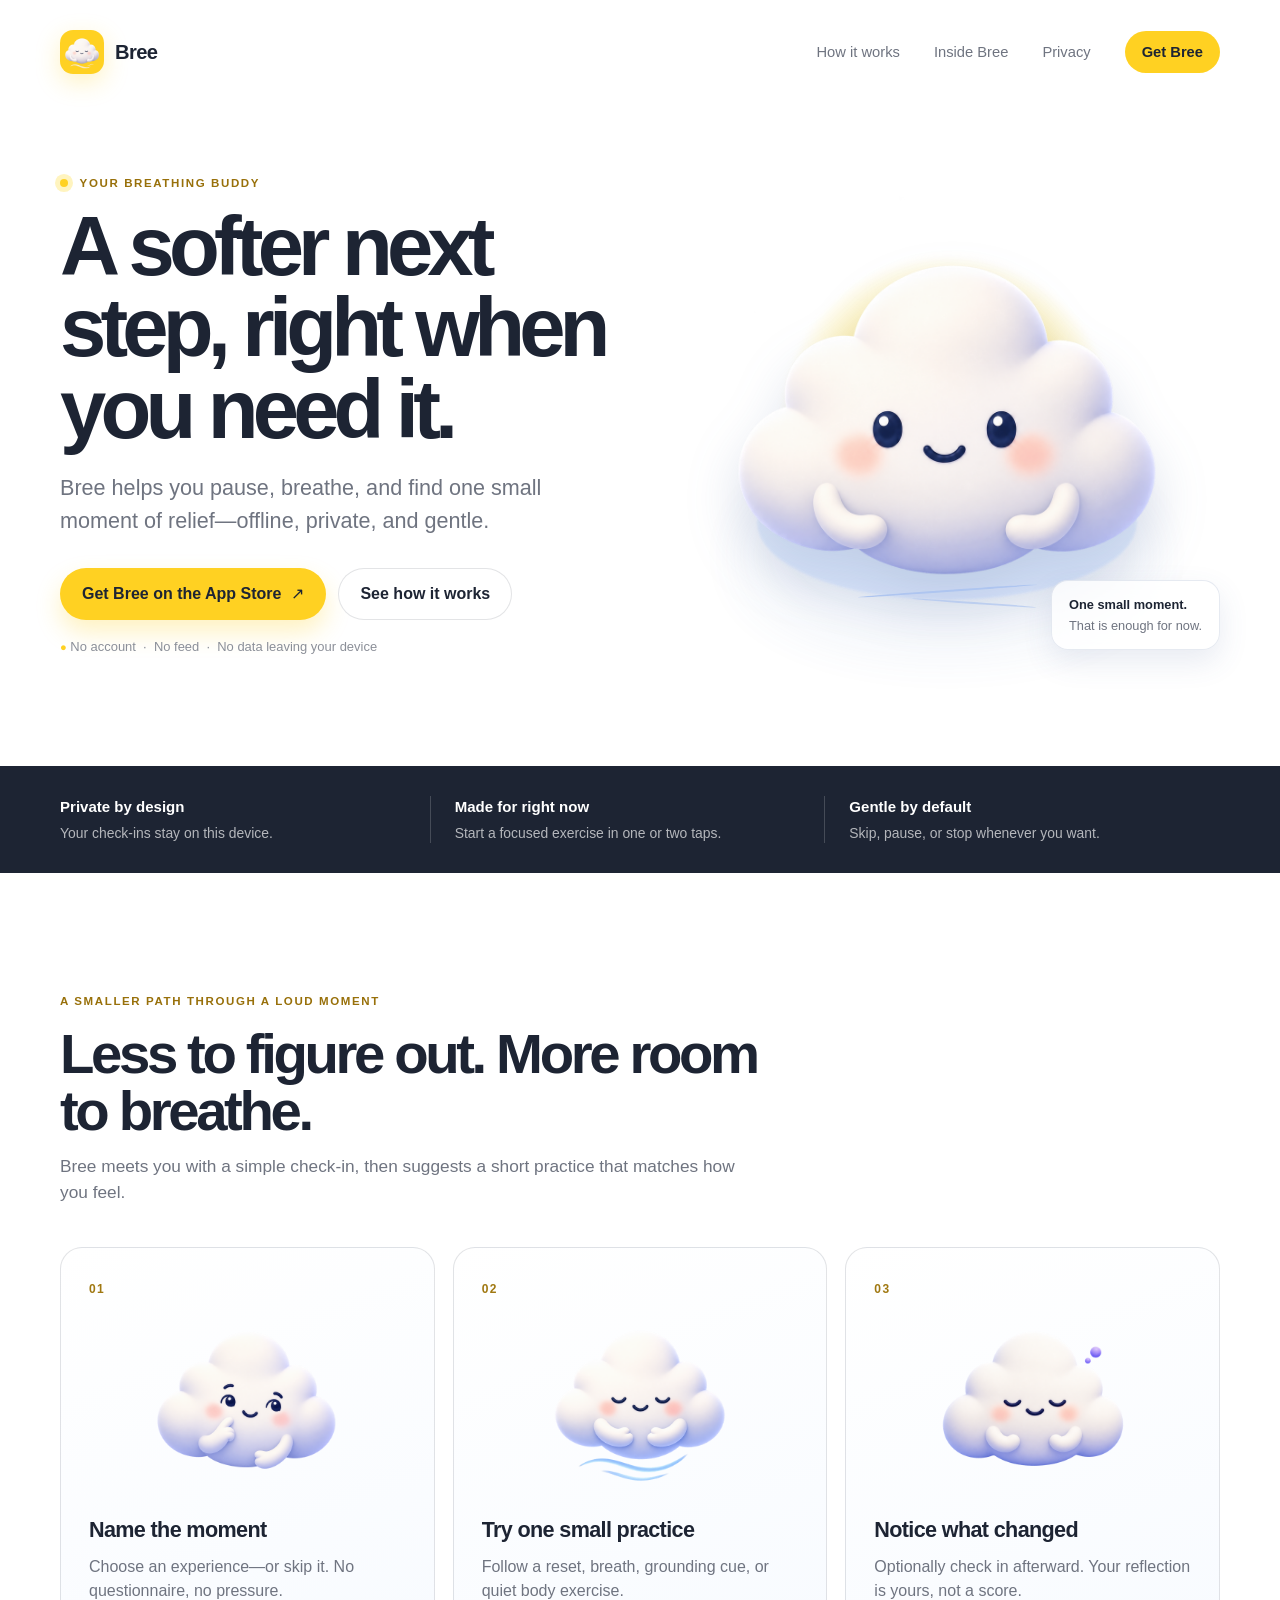
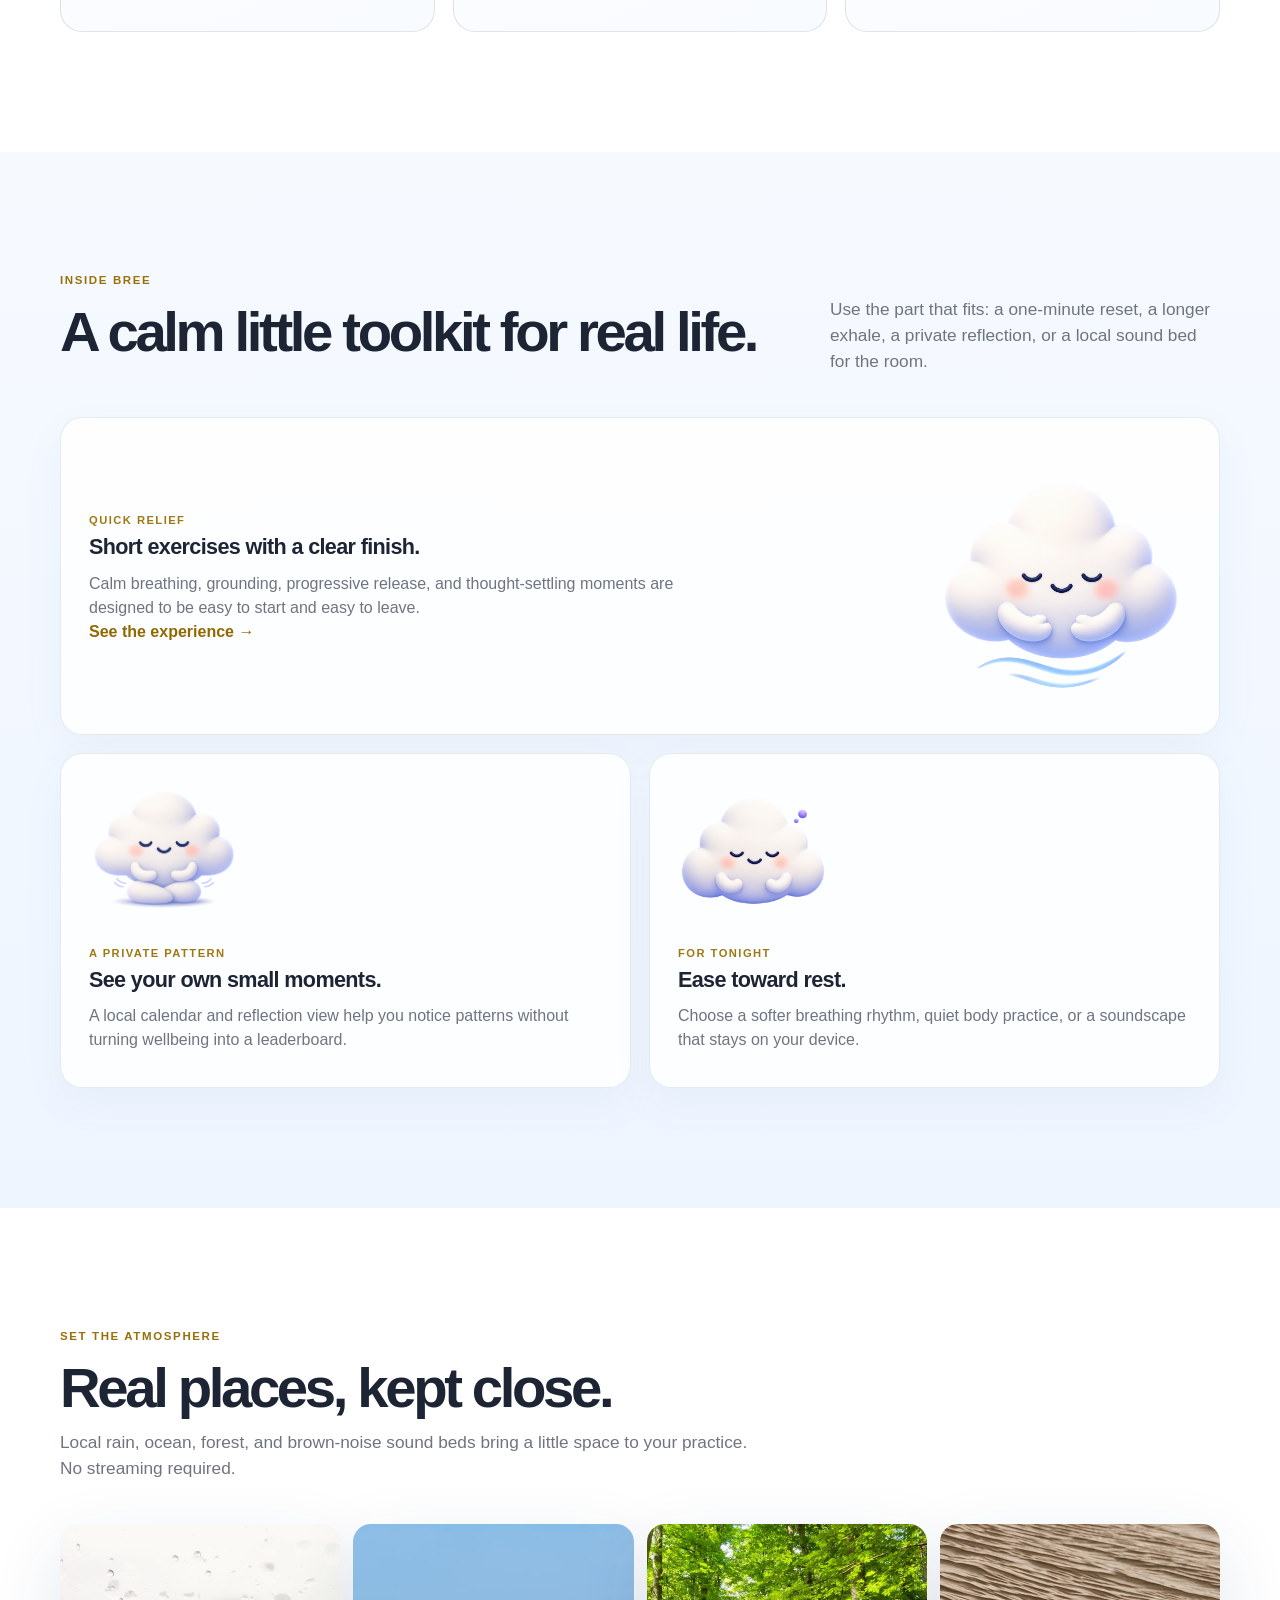
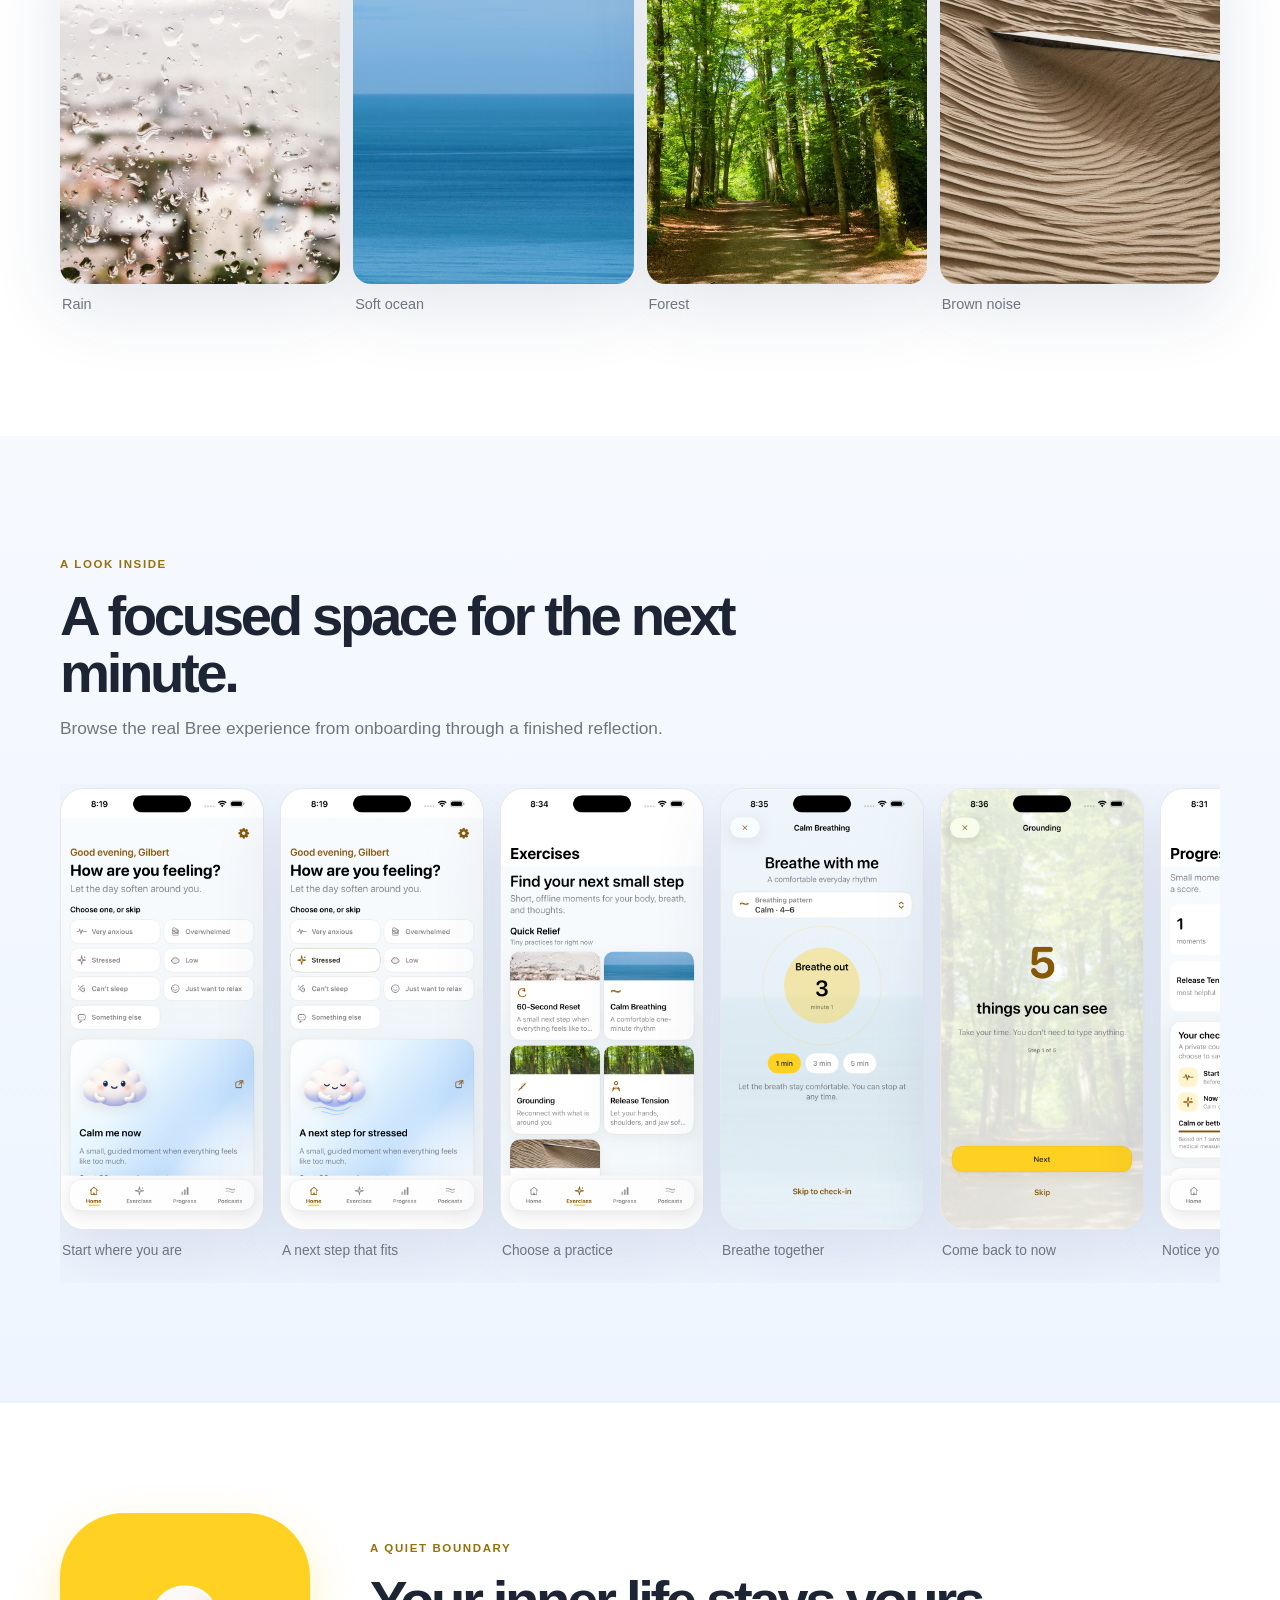
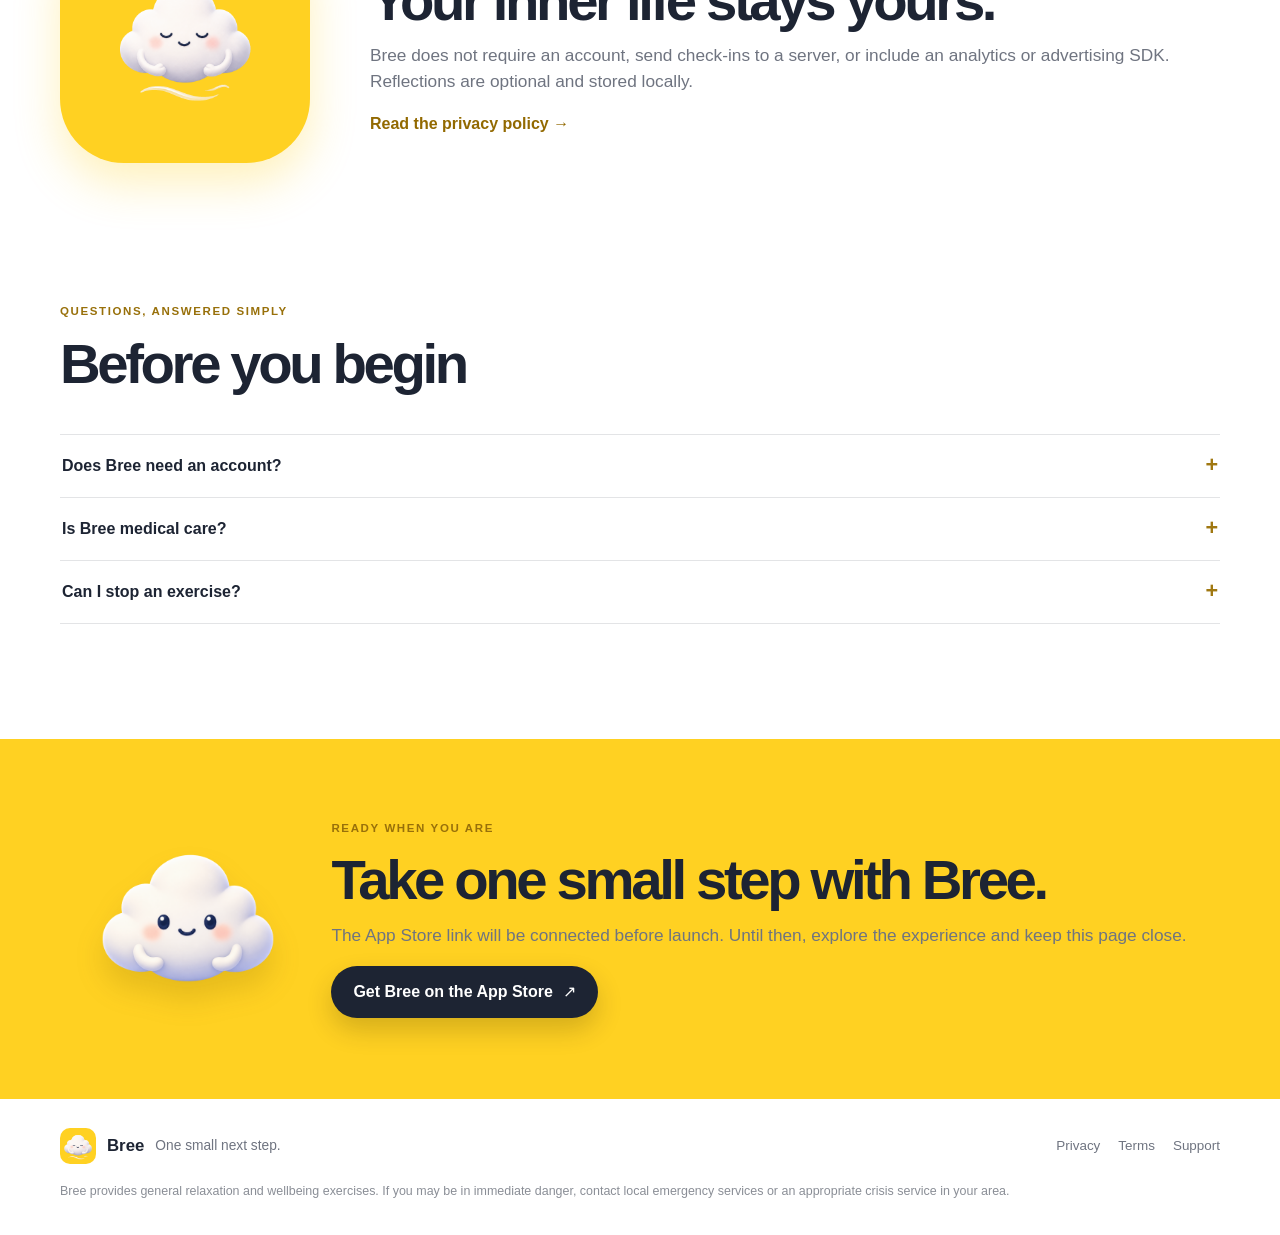
==== index.html @ edd1435b "Publish Bree support site" ====
<!doctype html>
<html lang="en">
  <head>
    <meta charset="utf-8" />
    <meta name="viewport" content="width=device-width, initial-scale=1" />
    <meta name="theme-color" content="#FFD122" />
    <meta name="description" content="Bree is a private, offline breathing companion for one small next step when things feel like too much." />
    <meta property="og:title" content="Bree — a softer next step" />
    <meta property="og:description" content="Pause, breathe, and find one small moment of relief. Offline, private, and gentle." />
    <meta property="og:type" content="website" />
    <meta property="og:image" content="assets/bree-icon.png" />
    <title>Bree — a softer next step</title>
    <link rel="icon" type="image/png" href="assets/bree-icon.png" />
    <link rel="stylesheet" href="styles.css" />
  </head>
  <body>
    <a class="skip-link" href="#main">Skip to content</a>
    <header class="site-header">
      <a class="brand" href="./" aria-label="Bree home">
        <img src="assets/bree-icon.png" alt="" width="44" height="44" />
        <span>Bree</span>
      </a>
      <nav class="site-nav" aria-label="Primary navigation">
        <a href="#how-it-works">How it works</a>
        <a href="#inside">Inside Bree</a>
        <a href="#privacy">Privacy</a>
        <a class="nav-cta" data-app-store-cta href="#download">Get Bree</a>
      </nav>
    </header>

    <main id="main">
      <section class="hero section-shell" aria-labelledby="hero-title">
        <div class="hero-copy">
          <p class="eyebrow"><span class="eyebrow-dot" aria-hidden="true"></span> Your breathing buddy</p>
          <h1 id="hero-title">A softer next step, right when you need it.</h1>
          <p class="hero-lede">Bree helps you pause, breathe, and find one small moment of relief—offline, private, and gentle.</p>
          <div class="hero-actions">
            <a class="button button-primary" data-app-store-cta href="#download">Get Bree on the App Store <span aria-hidden="true">↗</span></a>
            <a class="button button-secondary" href="#how-it-works">See how it works</a>
          </div>
          <p class="microcopy"><span aria-hidden="true">●</span> No account&nbsp; · &nbsp;No feed&nbsp; · &nbsp;No data leaving your device</p>
        </div>
        <div class="hero-art" aria-label="Bree, a soft cloud breathing buddy">
          <div class="sun-orb" aria-hidden="true"></div>
          <div class="hero-cloud cloud-back" aria-hidden="true"></div>
          <img class="hero-mascot" src="assets/bree-happy.png" alt="Bree smiling with calm, rounded arms" width="520" height="520" />
          <div class="breath-lines" aria-hidden="true"><i></i><i></i></div>
          <div class="hero-note"><strong>One small moment.</strong><span>That is enough for now.</span></div>
        </div>
      </section>

      <section class="promise-band" aria-label="Bree product promise">
        <div class="promise-grid section-shell">
          <div><strong>Private by design</strong><span>Your check-ins stay on this device.</span></div>
          <div><strong>Made for right now</strong><span>Start a focused exercise in one or two taps.</span></div>
          <div><strong>Gentle by default</strong><span>Skip, pause, or stop whenever you want.</span></div>
        </div>
      </section>

      <section id="how-it-works" class="section-shell section" aria-labelledby="how-title">
        <div class="section-heading">
          <p class="eyebrow">A smaller path through a loud moment</p>
          <h2 id="how-title">Less to figure out. More room to breathe.</h2>
          <p>Bree meets you with a simple check-in, then suggests a short practice that matches how you feel.</p>
        </div>
        <div class="steps-grid">
          <article class="step-card"><span class="step-number">01</span><img src="assets/bree-thinking.png" alt="Bree thinking" loading="lazy" width="200" height="200" /><h3>Name the moment</h3><p>Choose an experience—or skip it. No questionnaire, no pressure.</p></article>
          <article class="step-card"><span class="step-number">02</span><img src="assets/bree-breathing.png" alt="Bree breathing" loading="lazy" width="200" height="200" /><h3>Try one small practice</h3><p>Follow a reset, breath, grounding cue, or quiet body exercise.</p></article>
          <article class="step-card"><span class="step-number">03</span><img src="assets/bree-sleeping.png" alt="Bree resting" loading="lazy" width="200" height="200" /><h3>Notice what changed</h3><p>Optionally check in afterward. Your reflection is yours, not a score.</p></article>
        </div>
      </section>

      <section id="inside" class="section section-tint" aria-labelledby="inside-title">
        <div class="section-shell">
          <div class="section-heading split-heading">
            <div><p class="eyebrow">Inside Bree</p><h2 id="inside-title">A calm little toolkit for real life.</h2></div>
            <p>Use the part that fits: a one-minute reset, a longer exhale, a private reflection, or a local sound bed for the room.</p>
          </div>
          <div class="feature-grid">
            <article class="feature-card feature-wide"><div class="feature-copy"><span class="feature-kicker">Quick relief</span><h3>Short exercises with a clear finish.</h3><p>Calm breathing, grounding, progressive release, and thought-settling moments are designed to be easy to start and easy to leave.</p><a href="#screenshots" class="text-link">See the experience <span aria-hidden="true">→</span></a></div><img src="assets/bree-breathing.png" alt="Bree breathing calmly" loading="lazy" width="340" height="340" /></article>
            <article class="feature-card"><img src="assets/bree-meditation.png" alt="Bree in a quiet meditation pose" loading="lazy" width="190" height="190" /><span class="feature-kicker">A private pattern</span><h3>See your own small moments.</h3><p>A local calendar and reflection view help you notice patterns without turning wellbeing into a leaderboard.</p></article>
            <article class="feature-card"><img src="assets/bree-sleeping.png" alt="Bree sleeping peacefully" loading="lazy" width="190" height="190" /><span class="feature-kicker">For tonight</span><h3>Ease toward rest.</h3><p>Choose a softer breathing rhythm, quiet body practice, or a soundscape that stays on your device.</p></article>
          </div>
        </div>
      </section>

      <section class="section-shell soundscapes" aria-labelledby="sound-title">
        <div class="section-heading"><p class="eyebrow">Set the atmosphere</p><h2 id="sound-title">Real places, kept close.</h2><p>Local rain, ocean, forest, and brown-noise sound beds bring a little space to your practice. No streaming required.</p></div>
        <div class="sound-grid">
          <figure><img src="assets/soundscape-rain.jpg" alt="Rain on a softly lit window" loading="lazy" width="640" height="360" /><figcaption>Rain</figcaption></figure>
          <figure><img src="assets/soundscape-ocean.jpg" alt="A quiet blue ocean horizon" loading="lazy" width="640" height="360" /><figcaption>Soft ocean</figcaption></figure>
          <figure><img src="assets/soundscape-forest.jpg" alt="A sunlit path through a forest" loading="lazy" width="640" height="360" /><figcaption>Forest</figcaption></figure>
          <figure><img src="assets/soundscape-brown-noise.jpg" alt="Warm, flowing sand dunes" loading="lazy" width="640" height="360" /><figcaption>Brown noise</figcaption></figure>
        </div>
      </section>

      <section id="screenshots" class="section section-tint" aria-labelledby="screens-title">
        <div class="section-shell">
          <div class="section-heading"><p class="eyebrow">A look inside</p><h2 id="screens-title">A focused space for the next minute.</h2><p>Browse the real Bree experience from onboarding through a finished reflection.</p></div>
          <div class="screenshot-strip">
            <figure><img src="screenshots/01-home.png" alt="Bree Home screen with a feeling check-in" loading="lazy" width="1320" height="2868" /><figcaption>Start where you are</figcaption></figure>
            <figure><img src="screenshots/02-home-stressed.png" alt="Bree Home screen with stressed selected" loading="lazy" width="1320" height="2868" /><figcaption>A next step that fits</figcaption></figure>
            <figure><img src="screenshots/06-exercises.png" alt="Bree Exercises library" loading="lazy" width="1320" height="2868" /><figcaption>Choose a practice</figcaption></figure>
            <figure><img src="screenshots/09-calm-breathing.png" alt="Bree Calm Breathing exercise" loading="lazy" width="1320" height="2868" /><figcaption>Breathe together</figcaption></figure>
            <figure><img src="screenshots/10-grounding.png" alt="Bree Grounding exercise" loading="lazy" width="1320" height="2868" /><figcaption>Come back to now</figcaption></figure>
            <figure><img src="screenshots/08-progress.png" alt="Bree private progress reflection" loading="lazy" width="1320" height="2868" /><figcaption>Notice your pattern</figcaption></figure>
          </div>
        </div>
      </section>

      <section id="privacy" class="section-shell privacy-section" aria-labelledby="privacy-title">
        <div class="privacy-art"><img src="assets/bree-icon.png" alt="Bree app icon" width="180" height="180" /></div>
        <div><p class="eyebrow">A quiet boundary</p><h2 id="privacy-title">Your inner life stays yours.</h2><p>Bree does not require an account, send check-ins to a server, or include an analytics or advertising SDK. Reflections are optional and stored locally.</p><a class="text-link" href="privacy.html">Read the privacy policy <span aria-hidden="true">→</span></a></div>
      </section>

      <section class="section-shell faq-section" aria-labelledby="faq-title">
        <div class="section-heading"><p class="eyebrow">Questions, answered simply</p><h2 id="faq-title">Before you begin</h2></div>
        <div class="faq-list">
          <details><summary>Does Bree need an account?</summary><p>No. Bree is designed to work offline without an account or network connection.</p></details>
          <details><summary>Is Bree medical care?</summary><p>No. Bree offers general relaxation and wellbeing exercises. It does not diagnose or treat a condition and is not emergency or crisis care.</p></details>
          <details><summary>Can I stop an exercise?</summary><p>Any exercise can be skipped or stopped. Choose what feels comfortable and contact local emergency services if you may be in immediate danger.</p></details>
        </div>
      </section>

      <section id="download" class="download-section">
        <div class="section-shell download-inner">
          <img src="assets/bree-happy.png" alt="Bree smiling" width="190" height="190" loading="lazy" />
          <div><p class="eyebrow">Ready when you are</p><h2>Take one small step with Bree.</h2><p>The App Store link will be connected before launch. Until then, explore the experience and keep this page close.</p><a class="button button-primary" data-app-store-cta href="#download">Get Bree on the App Store <span aria-hidden="true">↗</span></a></div>
        </div>
      </section>
    </main>

    <footer class="site-footer section-shell">
      <div class="footer-brand"><img src="assets/bree-icon.png" alt="" width="36" height="36" /><strong>Bree</strong><span>One small next step.</span></div>
      <div class="footer-links"><a href="privacy.html">Privacy</a><a href="terms.html">Terms</a><span data-support-contact><a href="https://github.com/gtuazon18/bree-ios/issues">Support</a></span></div>
      <p class="footer-note">Bree provides general relaxation and wellbeing exercises. If you may be in immediate danger, contact local emergency services or an appropriate crisis service in your area.</p>
    </footer>
    <script>window.BREE_APP_STORE_URL = "https://apps.apple.com/app/id6806787179"; window.BREE_SUPPORT_EMAIL = "";</script>
    <script src="site.js" defer></script>
  </body>
</html>
---- styles.css ----
:root {
  --yellow: #ffd122;
  --yellow-soft: #fff4bf;
  --ink: #1d2433;
  --muted: #6f7480;
  --line: rgba(29, 36, 51, .12);
  --sky: #eff6ff;
  --blue: #8faaf2;
  --shadow: 0 24px 70px rgba(31, 57, 106, .12);
  --radius-lg: 32px;
  --radius-md: 22px;
  font-family: -apple-system, BlinkMacSystemFont, "SF Pro Display", "Segoe UI", sans-serif;
  color: var(--ink);
  background: #fff;
  line-height: 1.5;
  font-synthesis: none;
}

* { box-sizing: border-box; }
html { scroll-behavior: smooth; }
body { margin: 0; background: #fff; }
img { max-width: 100%; display: block; }
a { color: inherit; }
.skip-link { position: absolute; left: 1rem; top: -4rem; background: var(--ink); color: #fff; padding: .65rem 1rem; border-radius: 999px; z-index: 10; }
.skip-link:focus { top: 1rem; }
.section-shell { width: min(1160px, calc(100% - 48px)); margin-inline: auto; }
.site-header { width: min(1160px, calc(100% - 48px)); margin: 18px auto 0; min-height: 68px; display: flex; align-items: center; justify-content: space-between; gap: 28px; }
.brand, .footer-brand { display: inline-flex; align-items: center; gap: 11px; text-decoration: none; }
.brand img { border-radius: 13px; box-shadow: 0 8px 24px rgba(255, 209, 34, .27); }
.brand span { font-size: 1.26rem; font-weight: 800; letter-spacing: -.03em; }
.site-nav { display: flex; align-items: center; gap: clamp(16px, 3vw, 34px); font-size: .92rem; color: var(--muted); }
.site-nav a { text-decoration: none; }
.site-nav a:hover, .site-nav a:focus-visible { color: var(--ink); }
.site-nav .nav-cta { color: var(--ink); font-weight: 700; background: var(--yellow); padding: 10px 17px; border-radius: 999px; }
.hero { min-height: 670px; display: grid; grid-template-columns: 1.02fr .98fr; align-items: center; gap: 46px; padding: 66px 0 74px; }
.eyebrow { margin: 0 0 14px; text-transform: uppercase; letter-spacing: .14em; font-size: .72rem; font-weight: 800; color: #98700a; }
.eyebrow-dot { width: 8px; height: 8px; margin-right: 7px; display: inline-block; border-radius: 50%; background: var(--yellow); box-shadow: 0 0 0 5px var(--yellow-soft); }
h1, h2, h3, p { margin-top: 0; }
h1 { max-width: 650px; margin-bottom: 22px; font-size: clamp(3rem, 6.5vw, 5.5rem); line-height: .98; letter-spacing: -.07em; }
.hero-lede { max-width: 540px; color: var(--muted); font-size: clamp(1.12rem, 2vw, 1.35rem); line-height: 1.52; }
.hero-actions { display: flex; flex-wrap: wrap; align-items: center; gap: 12px; margin: 30px 0 17px; }
.button { min-height: 52px; display: inline-flex; align-items: center; justify-content: center; gap: 10px; padding: 0 21px; border-radius: 999px; border: 1px solid transparent; font-weight: 750; text-decoration: none; transition: transform .2s ease, box-shadow .2s ease, background .2s ease; }
.button:hover, .button:focus-visible { transform: translateY(-2px); }
.button-primary { color: var(--ink); background: var(--yellow); box-shadow: 0 12px 25px rgba(255, 209, 34, .28); }
.button-primary:hover, .button-primary:focus-visible { box-shadow: 0 16px 30px rgba(255, 209, 34, .4); }
.button-secondary { color: var(--ink); background: #fff; border-color: var(--line); }
.microcopy { color: #8b8f98; font-size: .81rem; }
.microcopy span { color: var(--yellow); font-size: .7rem; }
.hero-art { position: relative; min-height: 540px; display: grid; place-items: center; isolation: isolate; }
.sun-orb { position: absolute; width: 330px; height: 330px; border-radius: 50%; background: radial-gradient(circle, rgba(255,255,255,.9) 0 34%, rgba(255, 232, 126, .55) 55%, rgba(255, 209, 34, 0) 72%); filter: blur(3px); z-index: -3; }
.hero-cloud { position: absolute; border-radius: 50%; filter: blur(1px); z-index: -2; }
.cloud-back { width: 380px; height: 155px; bottom: 92px; background: linear-gradient(180deg, #edf5ff, #d4e2fb); opacity: .9; box-shadow: 0 32px 70px rgba(108, 137, 194, .18); }
.hero-mascot { width: min(520px, 85%); height: auto; filter: drop-shadow(0 28px 26px rgba(76, 99, 156, .2)); animation: float 6s ease-in-out infinite; }
.breath-lines { position: absolute; bottom: 88px; left: 50%; transform: translateX(-50%); width: 180px; display: grid; gap: 10px; }
.breath-lines i { height: 2px; display: block; border-radius: 100%; background: #aec5f0; transform: rotate(-4deg); }
.breath-lines i:last-child { width: 70%; justify-self: end; transform: rotate(4deg); opacity: .7; }
.hero-note { position: absolute; right: 0; bottom: 42px; display: grid; gap: 2px; padding: 14px 17px; border: 1px solid rgba(53, 82, 139, .12); border-radius: 17px; background: rgba(255,255,255,.78); backdrop-filter: blur(12px); box-shadow: 0 12px 30px rgba(67, 94, 146, .12); font-size: .8rem; }
.hero-note span { color: var(--muted); }
@keyframes float { 0%, 100% { transform: translateY(5px); } 50% { transform: translateY(-9px); } }
.promise-band { background: var(--ink); color: #fff; }
.promise-grid { display: grid; grid-template-columns: repeat(3, 1fr); padding: 30px 0; gap: 24px; }
.promise-grid div { display: grid; gap: 4px; padding-right: 22px; border-right: 1px solid rgba(255,255,255,.18); }
.promise-grid div:last-child { border: 0; }
.promise-grid strong { font-size: .94rem; }
.promise-grid span { color: rgba(255,255,255,.67); font-size: .87rem; }
.section { padding: 120px 0; }
.section-heading { max-width: 700px; margin-bottom: 42px; }
.section-heading h2, .privacy-section h2, .download-inner h2 { margin-bottom: 14px; font-size: clamp(2.35rem, 4.4vw, 4rem); line-height: 1.02; letter-spacing: -.06em; }
.section-heading p:not(.eyebrow), .privacy-section p:not(.eyebrow), .download-inner p:not(.eyebrow) { color: var(--muted); font-size: 1.08rem; }
.steps-grid { display: grid; grid-template-columns: repeat(3, 1fr); gap: 18px; }
.step-card { position: relative; min-height: 375px; padding: 28px; border: 1px solid var(--line); border-radius: var(--radius-md); background: linear-gradient(160deg, #fff, #f8fbff); overflow: hidden; }
.step-card img { width: 190px; height: 190px; object-fit: contain; margin: 4px auto 20px; }
.step-number { display: inline-flex; color: #a07811; font-size: .75rem; font-weight: 800; letter-spacing: .12em; }
.step-card h3, .feature-card h3 { margin-bottom: 8px; font-size: 1.35rem; letter-spacing: -.03em; }
.step-card p, .feature-card p { color: var(--muted); margin-bottom: 0; }
.section-tint { background: linear-gradient(180deg, #f6faff, #eef5ff); }
.split-heading { display: flex; align-items: end; justify-content: space-between; gap: 44px; max-width: none; }
.split-heading > p { max-width: 390px; margin-bottom: 0; }
.feature-grid { display: grid; grid-template-columns: repeat(2, 1fr); gap: 18px; }
.feature-card { min-height: 335px; padding: 28px; border: 1px solid rgba(43, 78, 132, .11); border-radius: var(--radius-md); background: rgba(255,255,255,.84); box-shadow: 0 15px 40px rgba(83, 112, 165, .06); }
.feature-wide { grid-column: span 2; min-height: 285px; display: flex; align-items: center; justify-content: space-between; gap: 24px; }
.feature-wide img { width: 260px; height: 260px; object-fit: contain; }
.feature-copy { max-width: 590px; }
.feature-kicker { color: #a07811; text-transform: uppercase; letter-spacing: .13em; font-size: .7rem; font-weight: 800; }
.feature-card img:not(.feature-wide img) { width: 150px; height: 150px; object-fit: contain; margin: -6px 0 14px; }
.text-link { color: #926900; font-weight: 750; text-decoration: none; }
.text-link:hover, .text-link:focus-visible { text-decoration: underline; }
.soundscapes { padding: 120px 0; }
.sound-grid { display: grid; grid-template-columns: repeat(4, 1fr); gap: 13px; }
.sound-grid figure { margin: 0; }
.sound-grid img { width: 100%; aspect-ratio: 1.2; object-fit: cover; border-radius: 18px; box-shadow: var(--shadow); }
.sound-grid figcaption { margin: 10px 2px 0; color: var(--muted); font-size: .9rem; }
.screenshot-strip { display: flex; gap: 16px; overflow-x: auto; padding: 4px 3px 22px; scroll-snap-type: x mandatory; scrollbar-color: var(--yellow) transparent; }
.screenshot-strip figure { flex: 0 0 204px; margin: 0; scroll-snap-align: start; }
.screenshot-strip img { width: 204px; height: 442px; object-fit: cover; object-position: top; border-radius: 24px; border: 1px solid rgba(29,36,51,.1); box-shadow: var(--shadow); background: #fff; }
.screenshot-strip figcaption { margin: 11px 2px 0; color: var(--muted); font-size: .86rem; }
.privacy-section { display: grid; grid-template-columns: 250px 1fr; align-items: center; gap: 60px; padding: 110px 0; }
.privacy-art { display: grid; place-items: center; width: 250px; height: 250px; border-radius: 64px; background: var(--yellow); box-shadow: 0 20px 45px rgba(255,209,34,.3); }
.privacy-art img { width: 170px; height: 170px; border-radius: 41px; }
.faq-section { padding: 30px 0 115px; }
.faq-list { border-top: 1px solid var(--line); }
details { border-bottom: 1px solid var(--line); padding: 19px 2px; }
summary { cursor: pointer; list-style: none; font-weight: 750; }
summary::-webkit-details-marker { display: none; }
summary::after { content: "+"; float: right; color: #a07811; font-size: 1.35rem; line-height: 1; }
details[open] summary::after { content: "−"; }
details p { max-width: 700px; margin: 13px 0 0; color: var(--muted); }
.download-section { background: var(--yellow); }
.download-inner { display: flex; align-items: center; justify-content: center; gap: 48px; min-height: 360px; padding: 52px 0; }
.download-inner > img { width: 190px; height: 190px; object-fit: contain; filter: drop-shadow(0 18px 14px rgba(100,75,0,.16)); }
.download-inner .button { background: var(--ink); color: #fff; box-shadow: 0 12px 26px rgba(43,37,5,.2); }
.site-footer { display: grid; grid-template-columns: 1fr auto; gap: 18px 32px; align-items: center; padding: 29px 0 34px; }
.footer-brand { flex-wrap: wrap; }
.footer-brand img { border-radius: 10px; }
.footer-brand strong { font-size: 1.05rem; }
.footer-brand span { color: var(--muted); font-size: .86rem; }
.footer-links { display: flex; align-items: center; flex-wrap: wrap; justify-content: flex-end; gap: 18px; color: var(--muted); font-size: .84rem; }
.footer-links a { text-decoration: none; }
.footer-links a:hover, .footer-links a:focus-visible { color: var(--ink); }
.footer-note { grid-column: 1 / -1; margin: 0; color: #8a8e96; font-size: .78rem; }
.legal-page { min-height: 100vh; }
.legal-content { max-width: 780px; padding: 90px 0 120px; }
.legal-content h1 { font-size: clamp(3rem, 7vw, 5.2rem); }
.legal-content h2 { margin: 42px 0 10px; font-size: 1.55rem; letter-spacing: -.04em; }
.legal-content p { color: var(--muted); font-size: 1.04rem; }
.legal-content .legal-updated { font-size: .86rem; color: #9699a2; }
@media (max-width: 820px) {
  .section-shell, .site-header { width: min(100% - 34px, 620px); }
  .site-header { align-items: flex-start; }
  .site-nav { gap: 13px; font-size: .78rem; flex-wrap: wrap; justify-content: flex-end; }
  .site-nav a:not(.nav-cta) { display: none; }
  .hero { grid-template-columns: 1fr; gap: 12px; padding: 54px 0 70px; }
  .hero-art { min-height: 420px; }
  .hero-mascot { width: min(410px, 88%); }
  .hero-note { right: 2%; bottom: 22px; }
  .promise-grid { grid-template-columns: 1fr; gap: 15px; padding: 24px 0; }
  .promise-grid div { border-right: 0; border-bottom: 1px solid rgba(255,255,255,.18); padding: 0 0 15px; }
  .promise-grid div:last-child { padding-bottom: 0; }
  .section, .soundscapes { padding: 84px 0; }
  .steps-grid, .feature-grid { grid-template-columns: 1fr; }
  .feature-wide { grid-column: auto; }
  .split-heading { display: block; }
  .split-heading > p { margin-top: 20px; }
  .sound-grid { grid-template-columns: repeat(2, 1fr); }
  .privacy-section { grid-template-columns: 1fr; gap: 28px; padding: 84px 0; }
  .privacy-art { width: 180px; height: 180px; border-radius: 46px; }
  .privacy-art img { width: 123px; height: 123px; border-radius: 29px; }
  .download-inner { display: grid; grid-template-columns: 115px 1fr; gap: 22px; }
  .download-inner > img { width: 115px; height: 115px; }
  .site-footer { grid-template-columns: 1fr; }
  .footer-links { justify-content: flex-start; }
}
@media (prefers-reduced-motion: reduce) {
  html { scroll-behavior: auto; }
  *, *::before, *::after { animation-duration: .01ms !important; transition-duration: .01ms !important; }
}
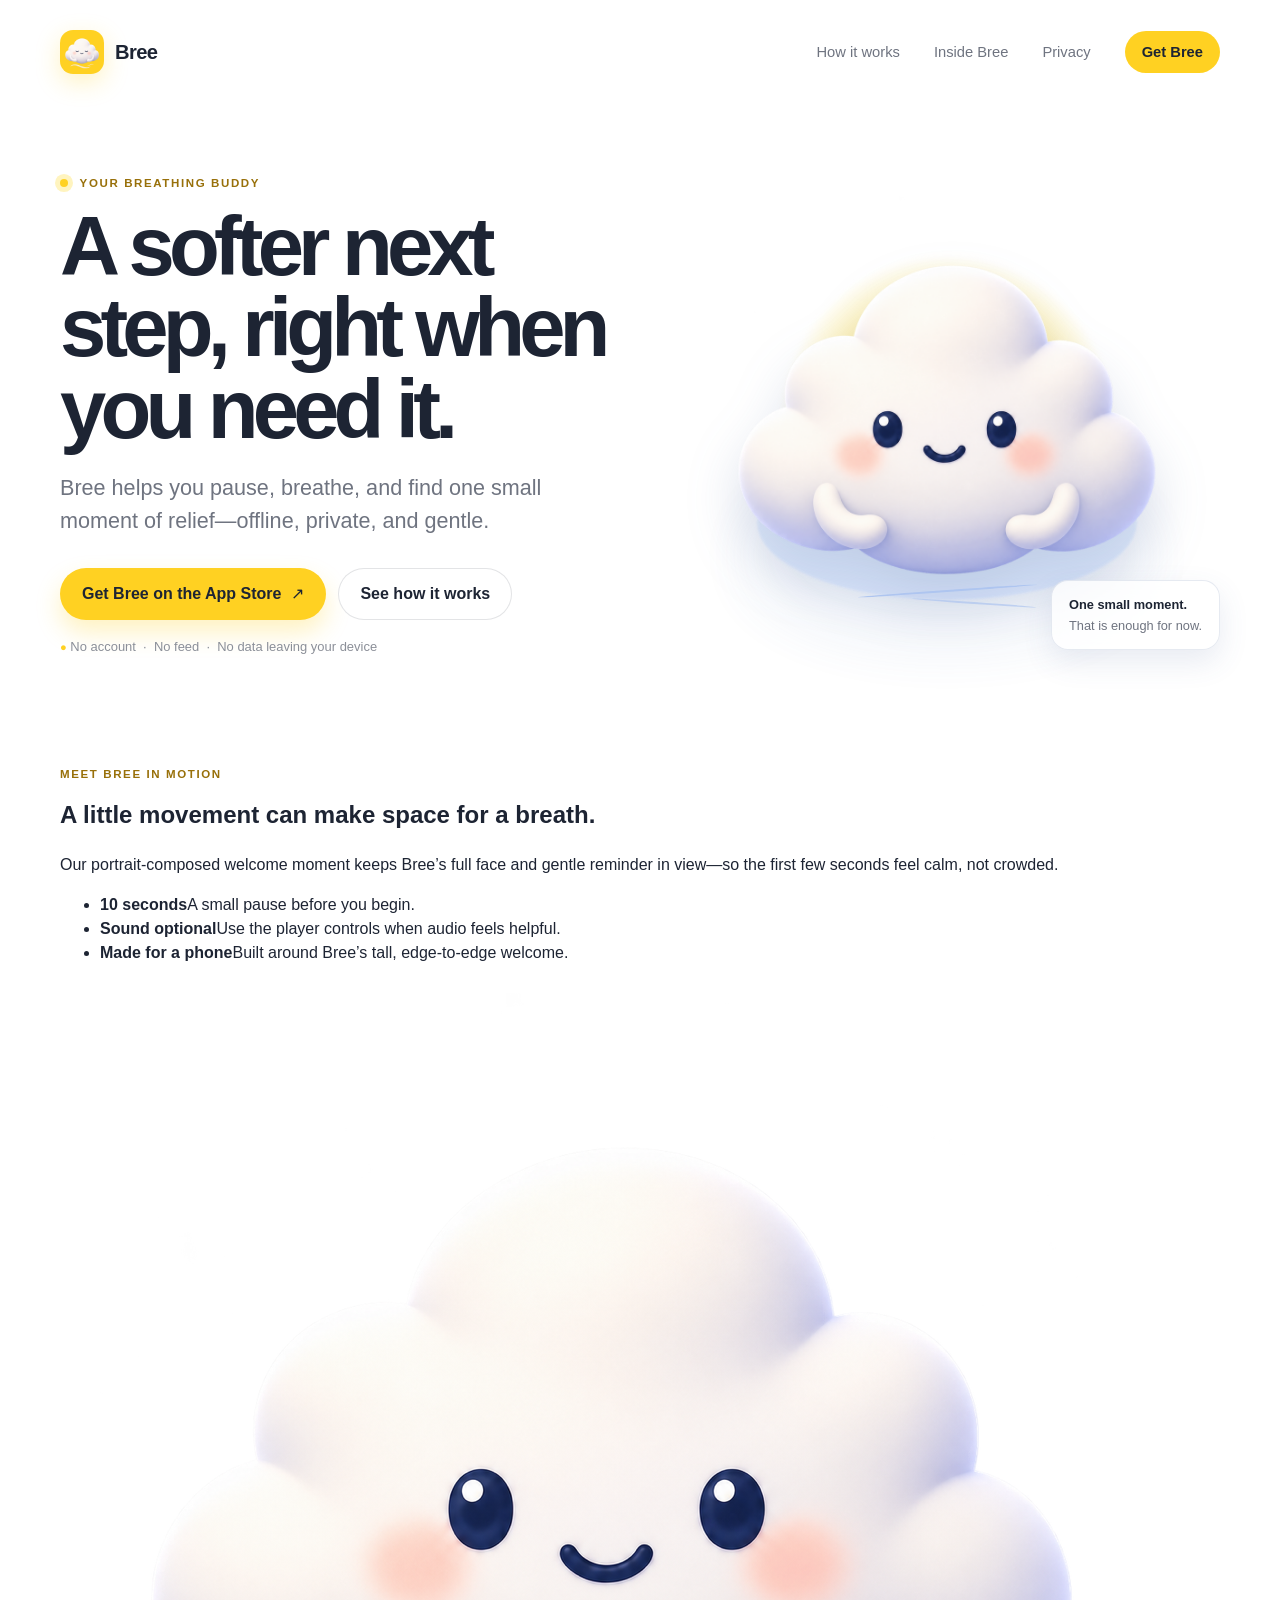
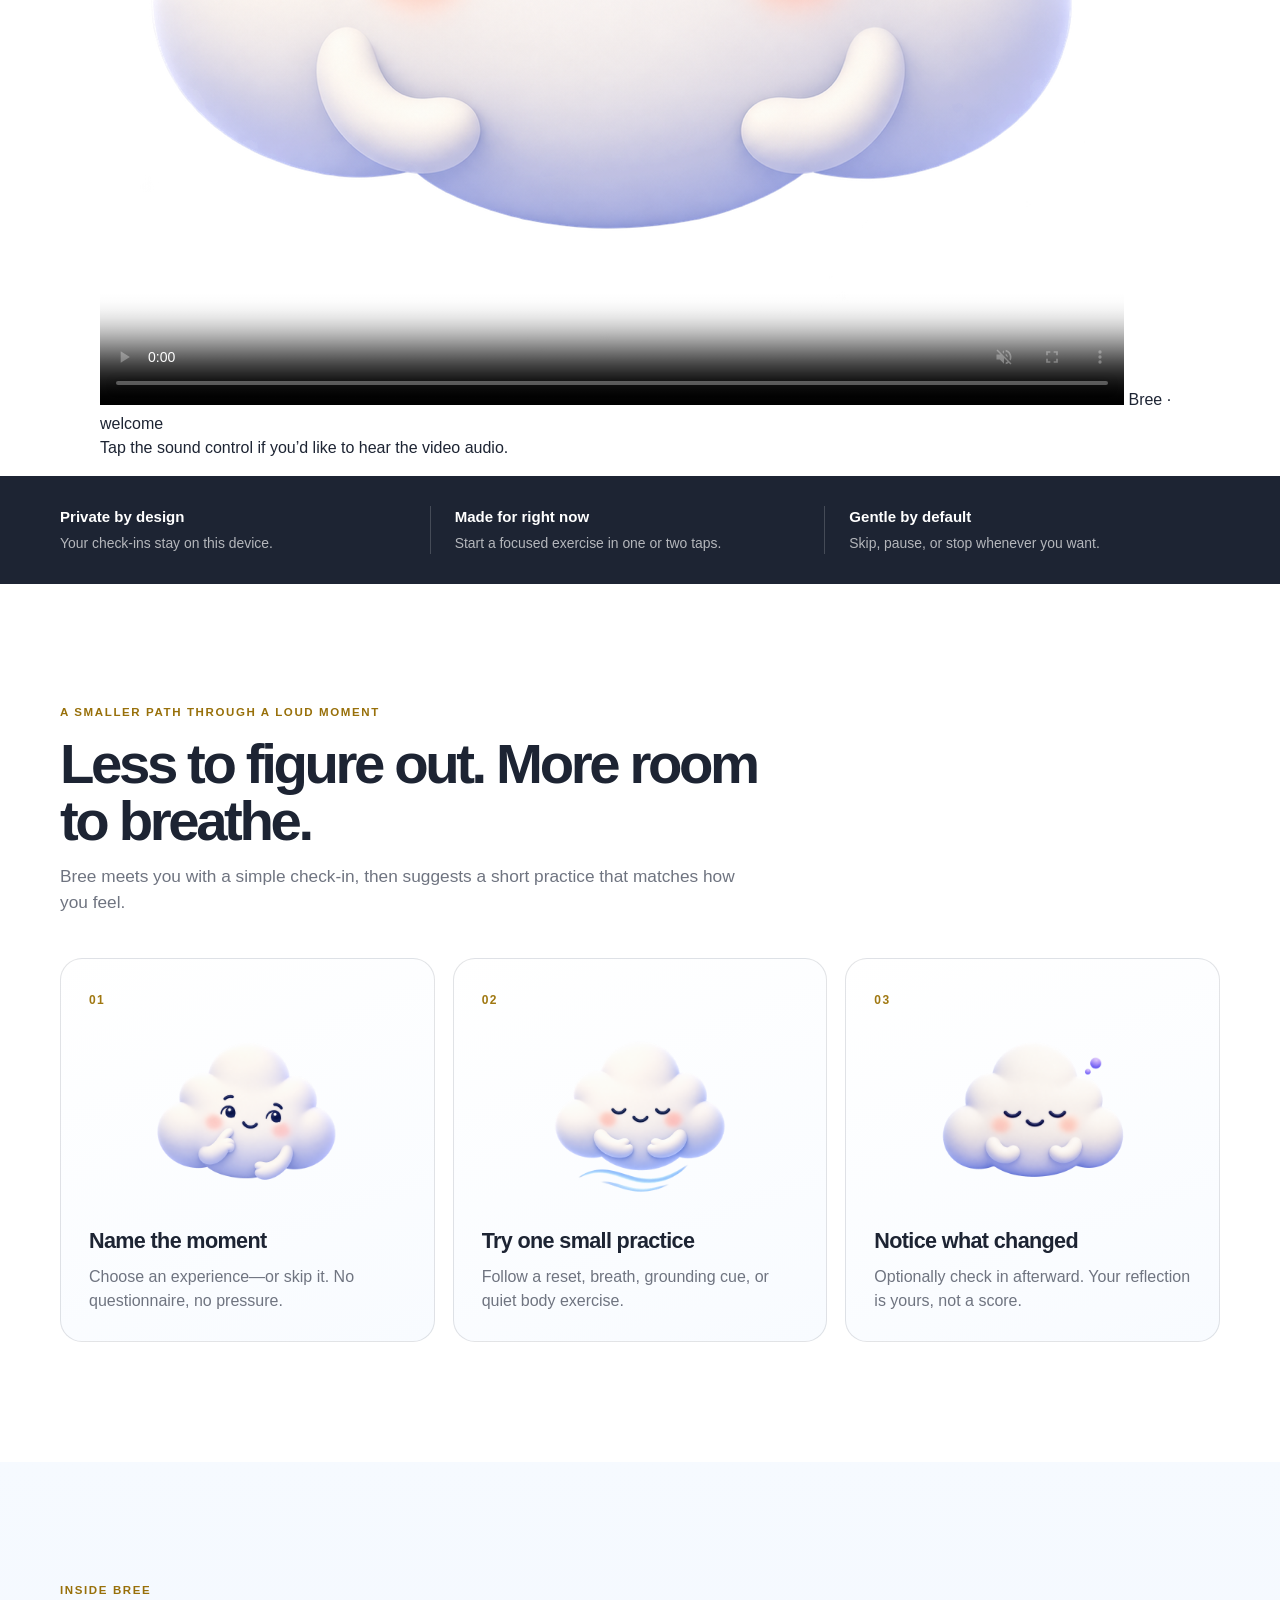
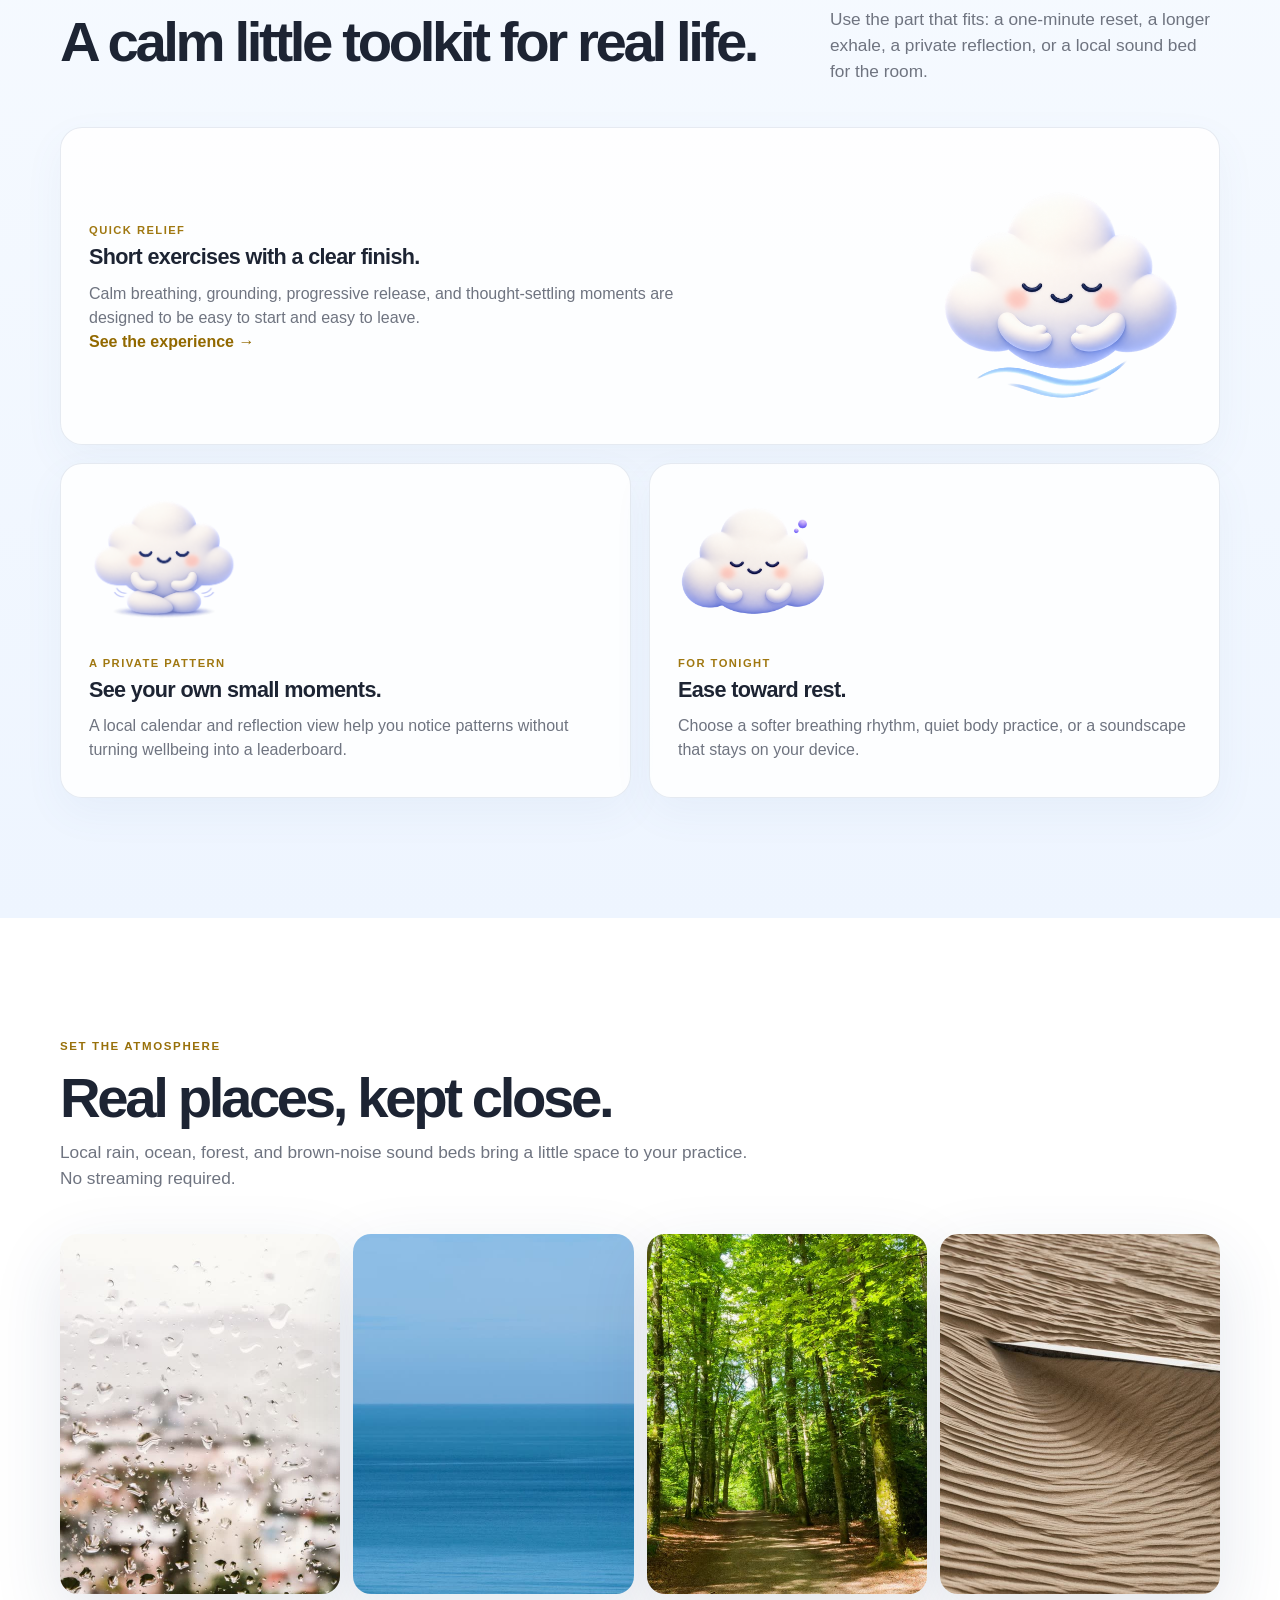
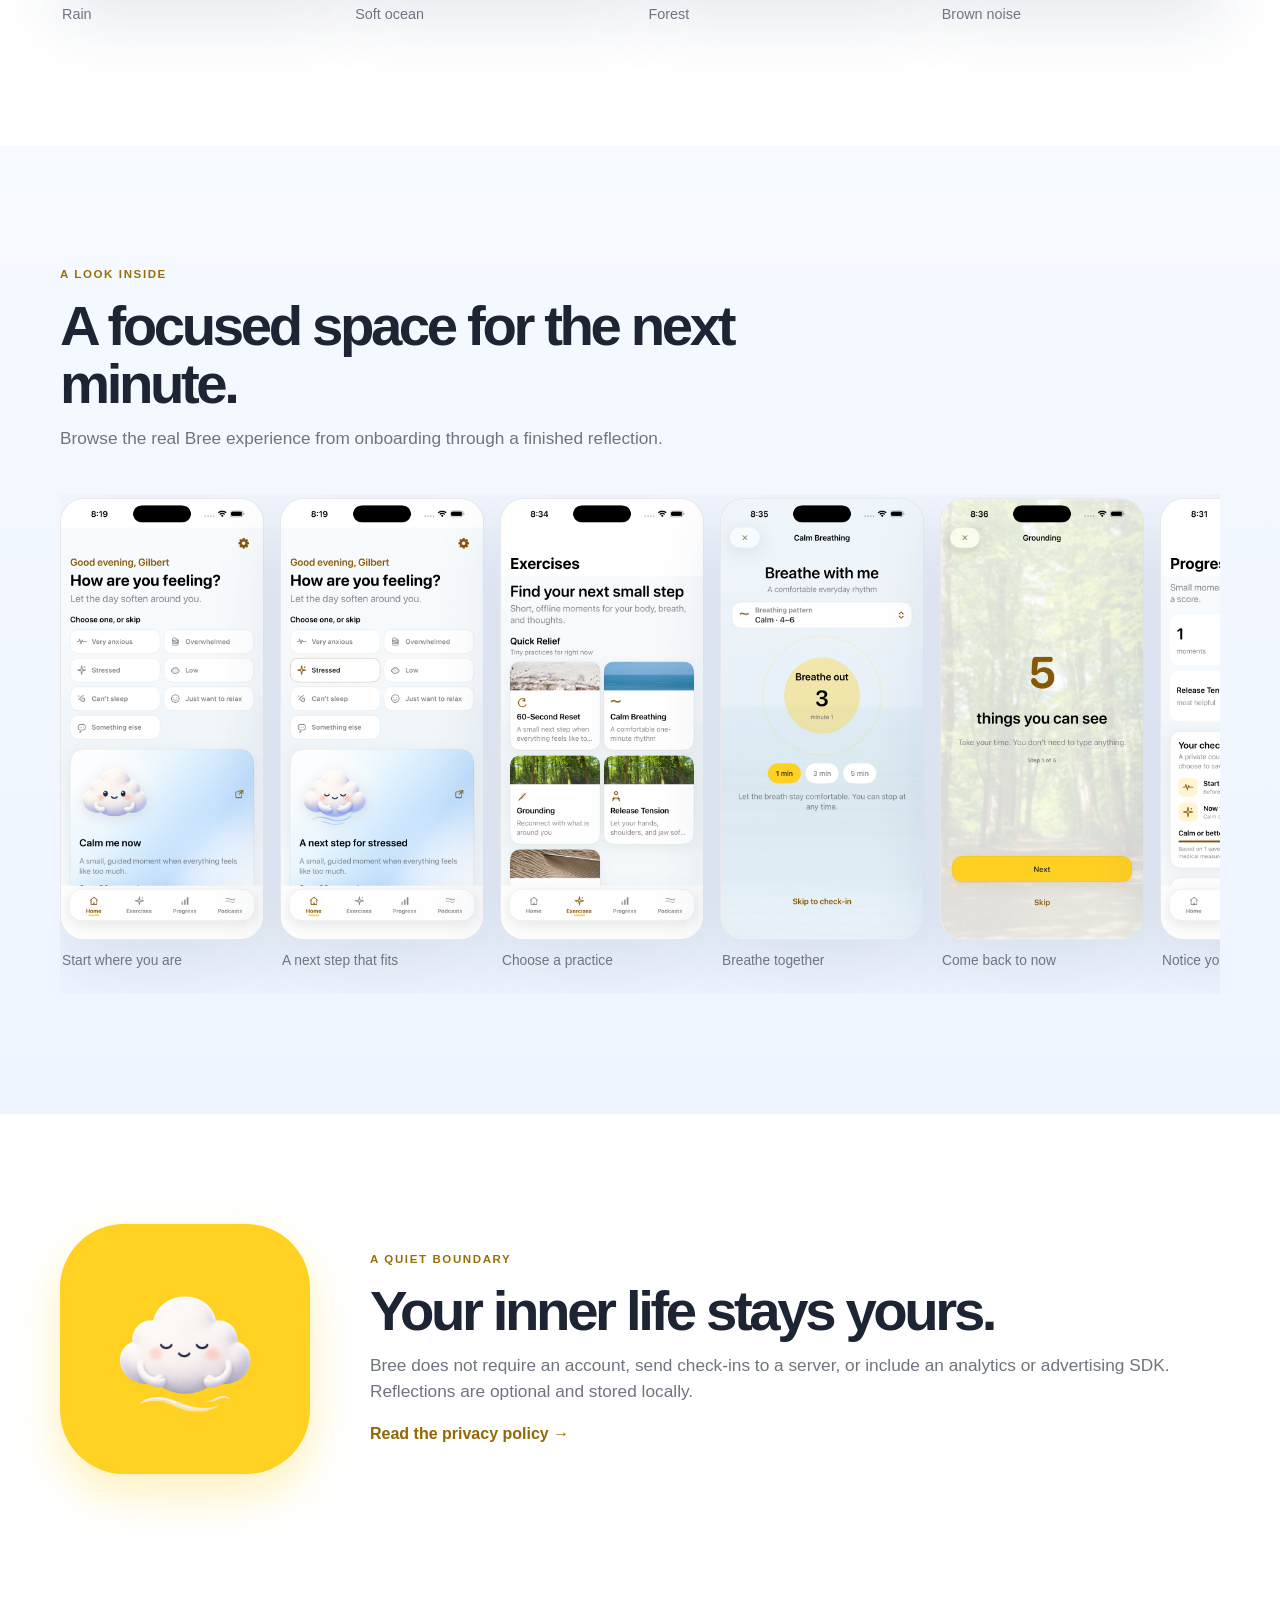
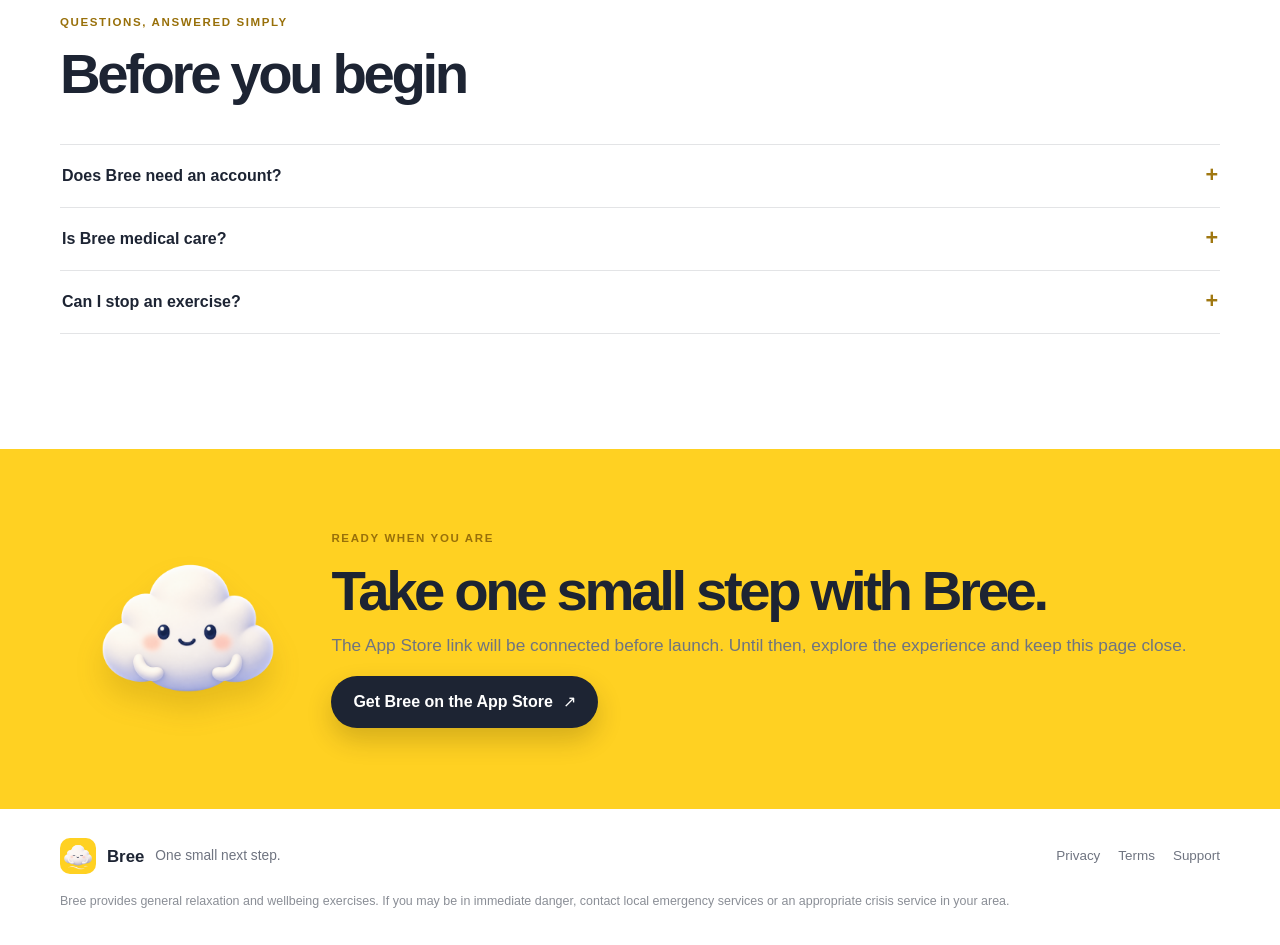
==== commit 41d4c7ac: "Fix public support link in index.html" ====
--- a/index.html
+++ b/index.html
@@ -47,6 +47,29 @@
           <div class="breath-lines" aria-hidden="true"><i></i><i></i></div>
           <div class="hero-note"><strong>One small moment.</strong><span>That is enough for now.</span></div>
         </div>
+      </section>
+
+      <section class="motion-section section-shell" aria-labelledby="motion-title">
+        <div class="motion-copy">
+          <p class="eyebrow">Meet Bree in motion</p>
+          <h2 id="motion-title">A little movement can make space for a breath.</h2>
+          <p>Our portrait-composed welcome moment keeps Bree’s full face and gentle reminder in view—so the first few seconds feel calm, not crowded.</p>
+          <ul class="motion-points">
+            <li><strong>10 seconds</strong><span>A small pause before you begin.</span></li>
+            <li><strong>Sound optional</strong><span>Use the player controls when audio feels helpful.</span></li>
+            <li><strong>Made for a phone</strong><span>Built around Bree’s tall, edge-to-edge welcome.</span></li>
+          </ul>
+        </div>
+        <figure class="motion-video">
+          <div class="video-frame">
+            <video data-bree-video controls autoplay muted loop playsinline preload="metadata" poster="assets/bree-happy.png" aria-label="Bree, the cloud mascot, breathing gently">
+              <source src="media/bree-splash.mp4" type="video/mp4" />
+              Your browser does not support the Bree welcome video.
+            </video>
+            <span class="video-badge">Bree · welcome</span>
+          </div>
+          <figcaption>Tap the sound control if you’d like to hear the video audio.</figcaption>
+        </figure>
       </section>
 
       <section class="promise-band" aria-label="Bree product promise">
@@ -132,10 +155,10 @@
 
     <footer class="site-footer section-shell">
       <div class="footer-brand"><img src="assets/bree-icon.png" alt="" width="36" height="36" /><strong>Bree</strong><span>One small next step.</span></div>
-      <div class="footer-links"><a href="privacy.html">Privacy</a><a href="terms.html">Terms</a><span data-support-contact><a href="https://github.com/gtuazon18/bree-ios/issues">Support</a></span></div>
+      <div class="footer-links"><a href="privacy.html">Privacy</a><a href="terms.html">Terms</a><span data-support-contact><a href="https://github.com/gtuazon18/bree-support/issues">Support</a></span></div>
       <p class="footer-note">Bree provides general relaxation and wellbeing exercises. If you may be in immediate danger, contact local emergency services or an appropriate crisis service in your area.</p>
     </footer>
-    <script>window.BREE_APP_STORE_URL = "https://apps.apple.com/app/id6806787179"; window.BREE_SUPPORT_EMAIL = "";</script>
+    <script>window.BREE_APP_STORE_URL = ""; window.BREE_SUPPORT_EMAIL = "";</script>
     <script src="site.js" defer></script>
   </body>
 </html>
